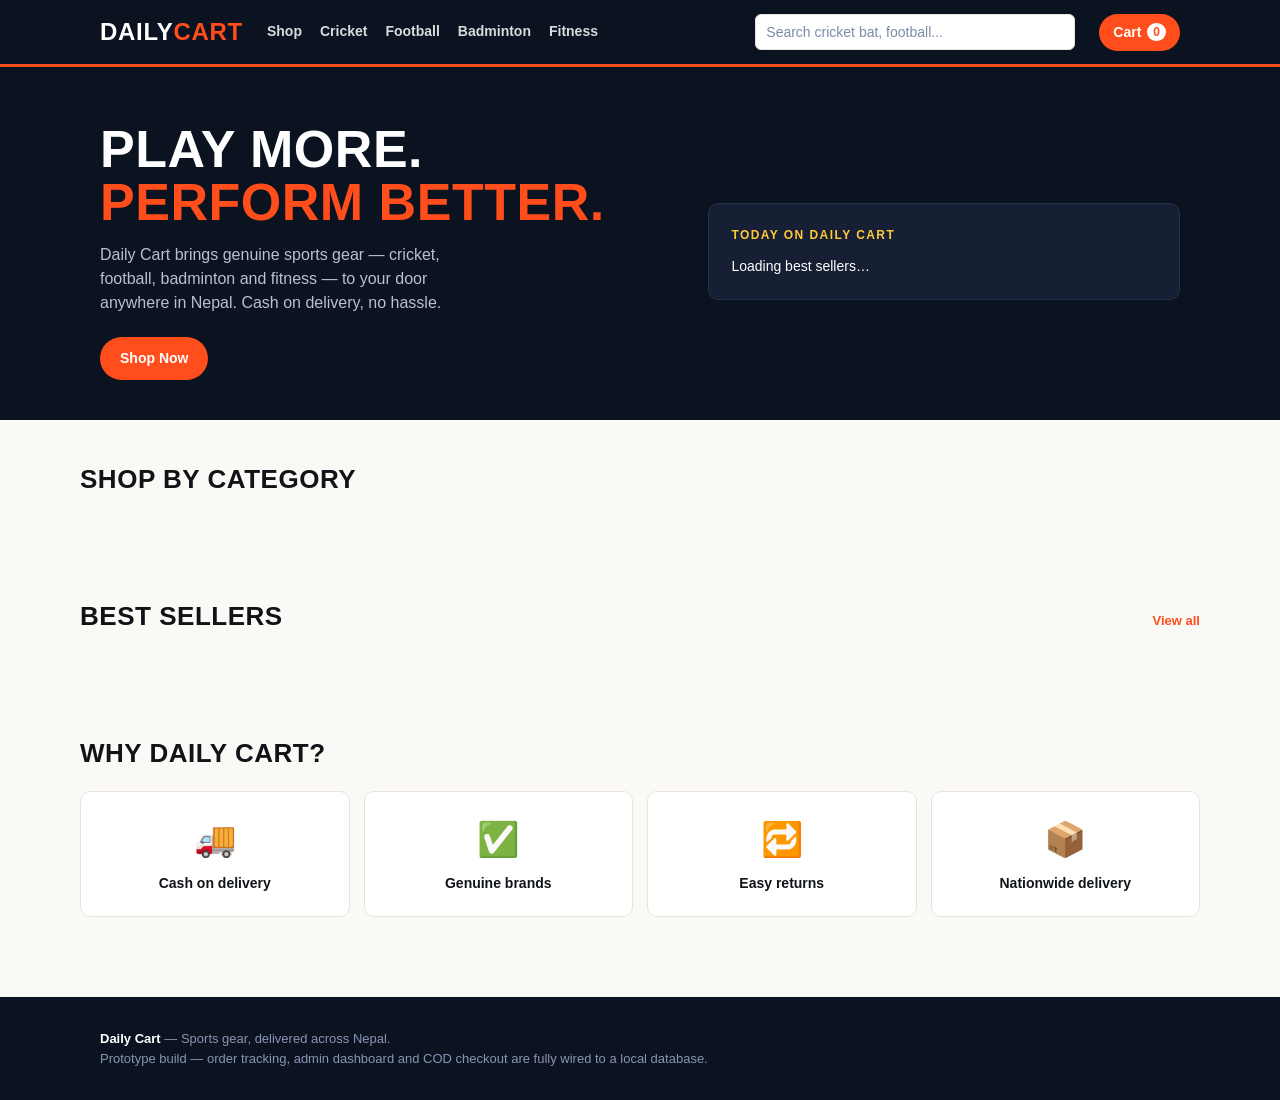
==== static/pages/index.html @ f2430755 "Initial commit" ====
<!DOCTYPE html>
<html lang="en">
<head>
<meta charset="UTF-8" />
<meta name="viewport" content="width=device-width, initial-scale=1.0" />
<title>Daily Cart — Play More. Perform Better.</title>
<link rel="stylesheet" href="/static/css/style.css" />
</head>
<body>

<header class="site-header">
  <div class="wrap">
    <a class="logo" href="/">Daily<span>Cart</span></a>
    <nav class="nav-links">
      <a href="/shop">Shop</a>
      <a href="/shop?category=cricket">Cricket</a>
      <a href="/shop?category=football">Football</a>
      <a href="/shop?category=badminton">Badminton</a>
      <a href="/shop?category=fitness">Fitness</a>
    </nav>
    <div class="search-box">
      <form action="/shop" method="GET"><input type="text" name="q" placeholder="Search cricket bat, football..." /></form>
    </div>
    <a class="cart-link" href="/cart">Cart <span class="badge-count" id="cart-count">0</span></a>
  </div>
</header>

<section class="hero">
  <div class="wrap">
    <div>
      <h1>Play more.<br /><span class="accent">Perform better.</span></h1>
      <p>Daily Cart brings genuine sports gear — cricket, football, badminton and fitness — to your door anywhere in Nepal. Cash on delivery, no hassle.</p>
      <a class="btn btn-primary" href="/shop">Shop Now</a>
    </div>
    <div class="hero-panel">
      <div class="eyebrow">Today on Daily Cart</div>
      <div class="ticker" id="ticker">
        <div class="ticker-row"><span>Loading best sellers…</span></div>
      </div>
    </div>
  </div>
</section>

<section class="section wrap">
  <div class="section-head"><h2>Shop by category</h2></div>
  <div class="cat-grid" id="cat-grid"></div>
</section>

<section class="section wrap">
  <div class="section-head">
    <h2>Best sellers</h2>
    <a href="/shop?sort=popular">View all</a>
  </div>
  <div class="product-grid" id="best-sellers"></div>
</section>

<section class="section wrap">
  <div class="section-head"><h2>Why Daily Cart?</h2></div>
  <div class="cat-grid">
    <div class="cat-card"><div class="icon">🚚</div><div class="name">Cash on delivery</div></div>
    <div class="cat-card"><div class="icon">✅</div><div class="name">Genuine brands</div></div>
    <div class="cat-card"><div class="icon">🔁</div><div class="name">Easy returns</div></div>
    <div class="cat-card"><div class="icon">📦</div><div class="name">Nationwide delivery</div></div>
  </div>
</section>

<footer class="site-footer">
  <div class="wrap">
    <strong>Daily Cart</strong> — Sports gear, delivered across Nepal.<br />
    Prototype build — order tracking, admin dashboard and COD checkout are fully wired to a local database.
  </div>
</footer>

<script src="/static/js/app.js"></script>
<script>
  function productCard(p) {
    const onSale = p.sale_price && p.sale_price < p.price;
    return `
      <div class="product-card">
        <a href="/product?slug=${p.slug}"><div class="product-thumb">${p.icon}</div></a>
        <div class="product-body">
          <div class="product-cat">${p.category_name}</div>
          <a href="/product?slug=${p.slug}"><div class="product-name">${DC.escapeHtml(p.name)}</div></a>
          <div class="product-rating">★ ${p.rating.toFixed(1)}</div>
          <div class="price-row">
            <span class="price">${DC.money(p.sale_price || p.price)}</span>
            ${onSale ? `<span class="price-strike">${DC.money(p.price)}</span>` : ""}
          </div>
          ${p.stock <= p.low_stock_threshold && p.stock > 0 ? `<span class="stock-flag low">Only ${p.stock} left</span>` : ""}
          ${p.stock === 0 ? `<span class="stock-flag low">Out of stock</span>` : ""}
          <button class="btn btn-primary btn-sm" ${p.stock === 0 ? "disabled" : ""} onclick='DC.addToCart(${JSON.stringify(p)}); DC.toast("Added to cart")'>Add to Cart</button>
        </div>
      </div>`;
  }

  (async function init() {
    const [cats, products] = await Promise.all([
      DC.api("/api/categories"),
      DC.api("/api/products?sort=popular"),
    ]);

    document.getElementById("cat-grid").innerHTML = cats.map(c => `
      <a class="cat-card" href="/shop?category=${c.slug}">
        <div class="icon">${c.icon}</div>
        <div class="name">${c.name}</div>
      </a>`).join("");

    document.getElementById("best-sellers").innerHTML = products.slice(0, 8).map(productCard).join("");

    document.getElementById("ticker").innerHTML = products.slice(0, 4).map((p, i) => `
      <div class="ticker-row"><span>${p.icon} ${DC.escapeHtml(p.name)}</span><span class="n">${DC.money(p.sale_price || p.price)}</span></div>
    `).join("");
  })();
</script>
</body>
</html>
---- static/css/style.css ----
/* ---------------------------------------------------------------
   Daily Cart — design tokens
   Display: Bebas Neue (condensed, poster/scoreboard energy)
   Body:    system sans stack (no external font network calls needed)
   Mono:    ui-monospace stack, used for the scoreboard/order-number signature
------------------------------------------------------------------ */
:root {
  --ink: #101418;
  --ink-soft: #4b5563;
  --paper: #faf9f6;
  --paper-raised: #ffffff;
  --line: #e7e4dc;

  --navy: #0b1220;
  --navy-raised: #161f33;

  --whistle: #ff4d1c;      /* primary accent — call-to-action orange-red */
  --whistle-dark: #d63c11;
  --pitch: #1b8a5a;        /* secondary accent — price / success / stock */
  --amber: #ffc93c;        /* scoreboard accent */
  --danger: #d1293d;

  --radius: 10px;
  --radius-sm: 6px;
  --shadow: 0 1px 2px rgba(16,20,24,0.06), 0 8px 24px rgba(16,20,24,0.06);
}

* { box-sizing: border-box; }
html, body { margin: 0; padding: 0; }
body {
  background: var(--paper);
  color: var(--ink);
  font-family: -apple-system, BlinkMacSystemFont, "Segoe UI", Roboto, Helvetica, Arial, sans-serif;
  line-height: 1.5;
}

.display {
  font-family: "Arial Narrow", "Helvetica Neue Condensed", Impact, sans-serif;
  font-weight: 800;
  letter-spacing: 0.02em;
  text-transform: uppercase;
}

a { color: inherit; text-decoration: none; }
img { max-width: 100%; display: block; }
button { font-family: inherit; cursor: pointer; }

.wrap {
  max-width: 1120px;
  margin: 0 auto;
  padding: 0 20px;
}

/* ---------- header ---------- */
.site-header {
  background: var(--navy);
  color: #fff;
  position: sticky;
  top: 0;
  z-index: 40;
  border-bottom: 3px solid var(--whistle);
}
.site-header .wrap {
  display: flex;
  align-items: center;
  gap: 24px;
  height: 64px;
}
.logo {
  font-family: "Arial Narrow", "Helvetica Neue Condensed", Impact, sans-serif;
  font-weight: 800;
  font-size: 24px;
  letter-spacing: 0.03em;
  text-transform: uppercase;
  white-space: nowrap;
}
.logo span { color: var(--whistle); }
.nav-links {
  display: flex;
  gap: 18px;
  flex: 1;
  font-size: 14px;
  font-weight: 600;
}
.nav-links a { opacity: 0.85; padding: 4px 0; border-bottom: 2px solid transparent; }
.nav-links a:hover { opacity: 1; border-color: var(--whistle); }
.search-box {
  flex: 1;
  max-width: 320px;
}
.search-box input {
  width: 100%;
  padding: 8px 12px;
  border-radius: var(--radius-sm);
  border: 1px solid #2a3550;
  background: #0f1729;
  color: #fff;
  font-size: 14px;
}
.search-box input::placeholder { color: #7d8aa8; }
.cart-link {
  display: flex;
  align-items: center;
  gap: 6px;
  font-weight: 700;
  font-size: 14px;
  background: var(--whistle);
  padding: 8px 14px;
  border-radius: 999px;
  white-space: nowrap;
}
.cart-link:hover { background: var(--whistle-dark); }

/* ---------- hero ---------- */
.hero {
  background: var(--navy);
  color: #fff;
  padding: 56px 0 40px;
}
.hero .wrap { display: grid; grid-template-columns: 1.1fr 0.9fr; gap: 32px; align-items: center; }
.hero h1 {
  font-family: "Arial Narrow", "Helvetica Neue Condensed", Impact, sans-serif;
  font-weight: 800;
  text-transform: uppercase;
  font-size: 52px;
  line-height: 1.02;
  letter-spacing: 0.01em;
  margin: 0 0 14px;
}
.hero h1 .accent { color: var(--whistle); }
.hero p { color: #b7c0d6; font-size: 16px; max-width: 44ch; margin: 0 0 22px; }
.hero-panel {
  background: var(--navy-raised);
  border: 1px solid #24304c;
  border-radius: var(--radius);
  padding: 22px;
}
.hero-panel .eyebrow { color: var(--amber); font-size: 12px; font-weight: 700; letter-spacing: 0.12em; text-transform: uppercase; }
.ticker {
  display: flex;
  flex-direction: column;
  gap: 10px;
  margin-top: 12px;
}
.ticker-row { display: flex; justify-content: space-between; font-size: 14px; border-bottom: 1px dashed #2a3550; padding-bottom: 8px; }
.ticker-row:last-child { border-bottom: none; padding-bottom: 0; }
.ticker-row .n { color: var(--amber); font-weight: 700; font-variant-numeric: tabular-nums; }

/* ---------- buttons ---------- */
.btn {
  display: inline-flex;
  align-items: center;
  justify-content: center;
  gap: 8px;
  padding: 11px 20px;
  border-radius: 999px;
  border: none;
  font-weight: 700;
  font-size: 14px;
  transition: transform .05s ease, background .15s ease;
}
.btn:active { transform: scale(0.98); }
.btn-primary { background: var(--whistle); color: #fff; }
.btn-primary:hover { background: var(--whistle-dark); }
.btn-outline { background: transparent; border: 1.5px solid var(--ink); color: var(--ink); }
.btn-outline:hover { background: var(--ink); color: #fff; }
.btn-dark { background: var(--navy); color: #fff; }
.btn-dark:hover { background: var(--navy-raised); }
.btn-block { width: 100%; }
.btn-sm { padding: 7px 14px; font-size: 12px; }
.btn:disabled { opacity: 0.5; cursor: not-allowed; }

/* ---------- sections ---------- */
.section { padding: 40px 0; }
.section-head { display: flex; align-items: baseline; justify-content: space-between; margin-bottom: 18px; }
.section-head h2 {
  font-family: "Arial Narrow", "Helvetica Neue Condensed", Impact, sans-serif;
  font-weight: 800;
  text-transform: uppercase;
  letter-spacing: 0.02em;
  font-size: 26px;
  margin: 0;
}
.section-head a { font-size: 13px; font-weight: 700; color: var(--whistle); }

.cat-grid { display: grid; grid-template-columns: repeat(4, 1fr); gap: 14px; }
.cat-card {
  background: var(--paper-raised);
  border: 1px solid var(--line);
  border-radius: var(--radius);
  padding: 22px 16px;
  text-align: center;
  transition: border-color .15s ease, transform .1s ease;
}
.cat-card:hover { border-color: var(--whistle); transform: translateY(-2px); }
.cat-card .icon { font-size: 34px; margin-bottom: 8px; }
.cat-card .name { font-weight: 700; font-size: 14px; }

/* ---------- product grid / cards ---------- */
.product-grid {
  display: grid;
  grid-template-columns: repeat(auto-fill, minmax(220px, 1fr));
  gap: 16px;
}
.product-card {
  background: var(--paper-raised);
  border: 1px solid var(--line);
  border-radius: var(--radius);
  overflow: hidden;
  box-shadow: var(--shadow);
  display: flex;
  flex-direction: column;
}
.product-thumb {
  background: linear-gradient(155deg, #eef1f6, #f7f5ef);
  height: 140px;
  display: flex;
  align-items: center;
  justify-content: center;
  font-size: 52px;
  border-bottom: 1px solid var(--line);
}
.product-body { padding: 14px; display: flex; flex-direction: column; gap: 6px; flex: 1; }
.product-cat { font-size: 11px; color: var(--ink-soft); text-transform: uppercase; letter-spacing: 0.06em; font-weight: 700; }
.product-name { font-weight: 700; font-size: 15px; line-height: 1.3; min-height: 39px; }
.product-rating { font-size: 12px; color: var(--ink-soft); }
.price-row { display: flex; align-items: baseline; gap: 8px; margin-top: 2px; }
.price { font-weight: 800; font-size: 17px; color: var(--pitch); font-variant-numeric: tabular-nums; }
.price-strike { font-size: 13px; color: var(--ink-soft); text-decoration: line-through; }
.stock-flag { font-size: 11px; font-weight: 700; }
.stock-flag.low { color: var(--danger); }
.product-card .btn { margin-top: 8px; }

/* ---------- filters ---------- */
.shop-layout { display: grid; grid-template-columns: 220px 1fr; gap: 24px; }
.filters { background: var(--paper-raised); border: 1px solid var(--line); border-radius: var(--radius); padding: 16px; height: fit-content; }
.filters h3 { font-size: 13px; text-transform: uppercase; letter-spacing: 0.06em; margin: 0 0 10px; }
.filter-group { margin-bottom: 18px; }
.filter-option { display: flex; align-items: center; gap: 8px; font-size: 14px; padding: 5px 0; cursor: pointer; }
.toolbar { display: flex; justify-content: space-between; align-items: center; margin-bottom: 14px; gap: 12px; flex-wrap: wrap; }
select, input[type=text], input[type=email], input[type=tel], textarea {
  border: 1px solid var(--line);
  border-radius: var(--radius-sm);
  padding: 9px 10px;
  font-size: 14px;
  font-family: inherit;
  background: #fff;
  color: var(--ink);
}
select:focus, input:focus, textarea:focus { outline: 2px solid var(--whistle); outline-offset: 1px; }

/* ---------- product detail ---------- */
.pdp { display: grid; grid-template-columns: 1fr 1fr; gap: 40px; padding: 40px 0; }
.pdp-thumb {
  background: linear-gradient(155deg, #eef1f6, #f7f5ef);
  border-radius: var(--radius);
  border: 1px solid var(--line);
  height: 360px;
  display: flex;
  align-items: center;
  justify-content: center;
  font-size: 120px;
}
.pdp h1 { font-size: 28px; margin: 4px 0 8px; }
.qty-row { display: flex; align-items: center; gap: 10px; margin: 18px 0; }
.qty-box { display: flex; align-items: center; border: 1px solid var(--line); border-radius: 999px; overflow: hidden; }
.qty-box button { background: var(--paper); border: none; width: 34px; height: 34px; font-size: 16px; }
.qty-box input { width: 44px; text-align: center; border: none; font-weight: 700; }
.tabs { border-top: 1px solid var(--line); margin-top: 24px; padding-top: 16px; }
.tabs h4 { font-size: 12px; text-transform: uppercase; letter-spacing: 0.06em; color: var(--ink-soft); margin: 14px 0 4px; }

/* ---------- cart / checkout ---------- */
.cart-table { width: 100%; border-collapse: collapse; }
.cart-table th { text-align: left; font-size: 12px; text-transform: uppercase; letter-spacing: 0.05em; color: var(--ink-soft); padding: 10px 8px; border-bottom: 1px solid var(--line); }
.cart-table td { padding: 14px 8px; border-bottom: 1px solid var(--line); vertical-align: middle; }
.cart-item-name { display: flex; align-items: center; gap: 12px; font-weight: 700; }
.cart-item-name .icon { font-size: 28px; }
.remove-link { color: var(--danger); font-size: 12px; font-weight: 700; }

.summary-card { background: var(--paper-raised); border: 1px solid var(--line); border-radius: var(--radius); padding: 20px; }
.summary-row { display: flex; justify-content: space-between; font-size: 14px; padding: 6px 0; }
.summary-row.total { font-weight: 800; font-size: 18px; border-top: 1px solid var(--line); margin-top: 8px; padding-top: 12px; }

.checkout-layout { display: grid; grid-template-columns: 1.4fr 1fr; gap: 32px; }
.form-grid { display: grid; grid-template-columns: 1fr 1fr; gap: 14px; }
.form-grid .full { grid-column: 1 / -1; }
.form-field label { display: block; font-size: 12px; font-weight: 700; text-transform: uppercase; letter-spacing: 0.04em; color: var(--ink-soft); margin-bottom: 6px; }
.form-field input, .form-field select, .form-field textarea { width: 100%; }
.pay-option { display: flex; align-items: flex-start; gap: 10px; border: 1px solid var(--line); border-radius: var(--radius-sm); padding: 12px; margin-bottom: 8px; }
.pay-option.disabled { opacity: 0.5; }
.pay-option strong { display: block; }
.pay-option small { color: var(--ink-soft); }

/* ---------- scoreboard (signature element: order tracker) ---------- */
.scoreboard {
  background: var(--navy);
  color: #fff;
  border-radius: var(--radius);
  padding: 28px;
  text-align: center;
  border: 1px solid #24304c;
}
.scoreboard .label { color: var(--amber); font-size: 12px; font-weight: 700; letter-spacing: 0.18em; text-transform: uppercase; }
.scoreboard .order-number {
  font-family: ui-monospace, "SFMono-Regular", Menlo, Consolas, monospace;
  font-size: 36px;
  font-weight: 700;
  letter-spacing: 0.05em;
  margin: 8px 0 4px;
  color: var(--amber);
  text-shadow: 0 0 18px rgba(255,201,60,0.35);
}
.scoreboard .total { font-size: 15px; color: #b7c0d6; }
.status-ladder { display: flex; justify-content: space-between; margin-top: 26px; position: relative; }
.status-ladder::before {
  content: "";
  position: absolute;
  top: 9px; left: 0; right: 0;
  height: 2px;
  background: #24304c;
}
.status-step { position: relative; z-index: 1; display: flex; flex-direction: column; align-items: center; gap: 6px; flex: 1; }
.status-step .dot { width: 18px; height: 18px; border-radius: 50%; background: var(--navy-raised); border: 2px solid #24304c; }
.status-step.done .dot { background: var(--amber); border-color: var(--amber); }
.status-step.current .dot { background: var(--whistle); border-color: var(--whistle); box-shadow: 0 0 0 5px rgba(255,77,28,0.25); }
.status-step span.lbl { font-size: 10px; text-transform: uppercase; letter-spacing: 0.04em; color: #8a95b3; max-width: 70px; }
.status-step.done span.lbl, .status-step.current span.lbl { color: #fff; }

/* ---------- admin ---------- */
.admin-shell { display: grid; grid-template-columns: 200px 1fr; min-height: calc(100vh - 64px); }
.admin-side { background: var(--navy); color: #fff; padding: 20px 0; }
.admin-side button {
  display: block; width: 100%; text-align: left; padding: 12px 20px;
  background: none; border: none; color: #b7c0d6; font-weight: 600; font-size: 14px;
}
.admin-side button.active, .admin-side button:hover { background: var(--navy-raised); color: #fff; border-left: 3px solid var(--whistle); }
.admin-main { padding: 28px; }
.stat-cards { display: grid; grid-template-columns: repeat(3, 1fr); gap: 14px; margin-bottom: 24px; }
.stat-card { background: var(--paper-raised); border: 1px solid var(--line); border-radius: var(--radius); padding: 18px; }
.stat-card .num { font-size: 26px; font-weight: 800; }
.stat-card .lbl { font-size: 12px; color: var(--ink-soft); text-transform: uppercase; letter-spacing: 0.05em; }
.data-table { width: 100%; border-collapse: collapse; background: var(--paper-raised); border: 1px solid var(--line); border-radius: var(--radius); overflow: hidden; }
.data-table th { text-align: left; font-size: 11px; text-transform: uppercase; letter-spacing: 0.05em; color: var(--ink-soft); padding: 10px 12px; background: var(--paper); border-bottom: 1px solid var(--line); }
.data-table td { padding: 10px 12px; border-bottom: 1px solid var(--line); font-size: 14px; }
.badge { display: inline-block; padding: 3px 10px; border-radius: 999px; font-size: 11px; font-weight: 700; background: #eef1f6; }
.badge.Delivered { background: #e2f5ea; color: var(--pitch); }
.badge.Pending { background: #fff3e0; color: #b5650a; }
.badge.Cancelled, .badge.Returned { background: #fde8ea; color: var(--danger); }
.login-card { max-width: 340px; margin: 80px auto; background: var(--paper-raised); border: 1px solid var(--line); border-radius: var(--radius); padding: 26px; }

/* ---------- footer ---------- */
.site-footer { background: var(--navy); color: #8a95b3; padding: 32px 0; margin-top: 40px; font-size: 13px; }
.site-footer strong { color: #fff; }

/* ---------- misc ---------- */
.empty-state { text-align: center; padding: 60px 20px; color: var(--ink-soft); }
.toast {
  position: fixed; bottom: 20px; right: 20px; background: var(--ink); color: #fff;
  padding: 12px 18px; border-radius: var(--radius-sm); font-size: 14px; font-weight: 600;
  box-shadow: var(--shadow); opacity: 0; transform: translateY(8px); transition: all .2s ease; z-index: 100;
}
.toast.show { opacity: 1; transform: translateY(0); }
.badge-count { background: #fff; color: var(--whistle); border-radius: 999px; padding: 0 6px; font-size: 12px; }

@media (max-width: 860px) {
  .hero .wrap { grid-template-columns: 1fr; }
  .pdp { grid-template-columns: 1fr; }
  .checkout-layout { grid-template-columns: 1fr; }
  .shop-layout { grid-template-columns: 1fr; }
  .cat-grid { grid-template-columns: repeat(2, 1fr); }
  .admin-shell { grid-template-columns: 1fr; }
  .nav-links { display: none; }
  .stat-cards { grid-template-columns: 1fr; }
}
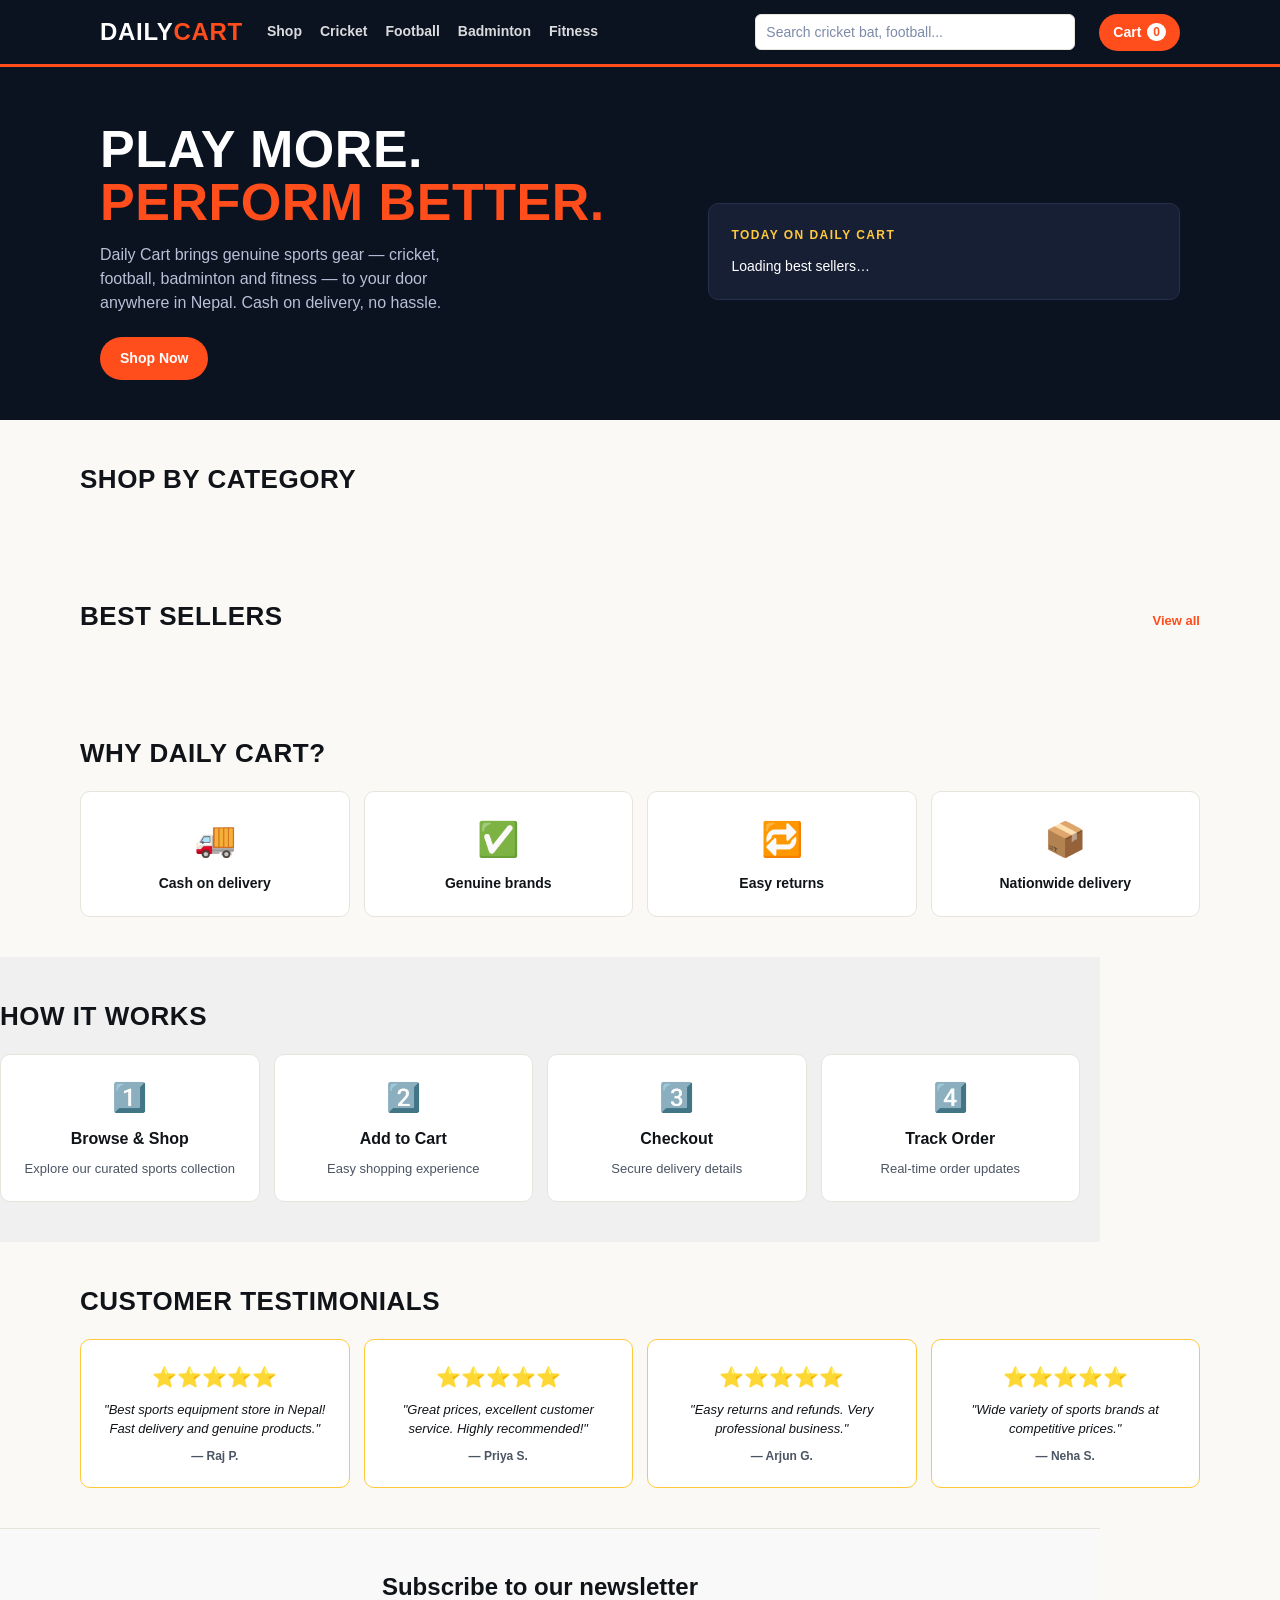
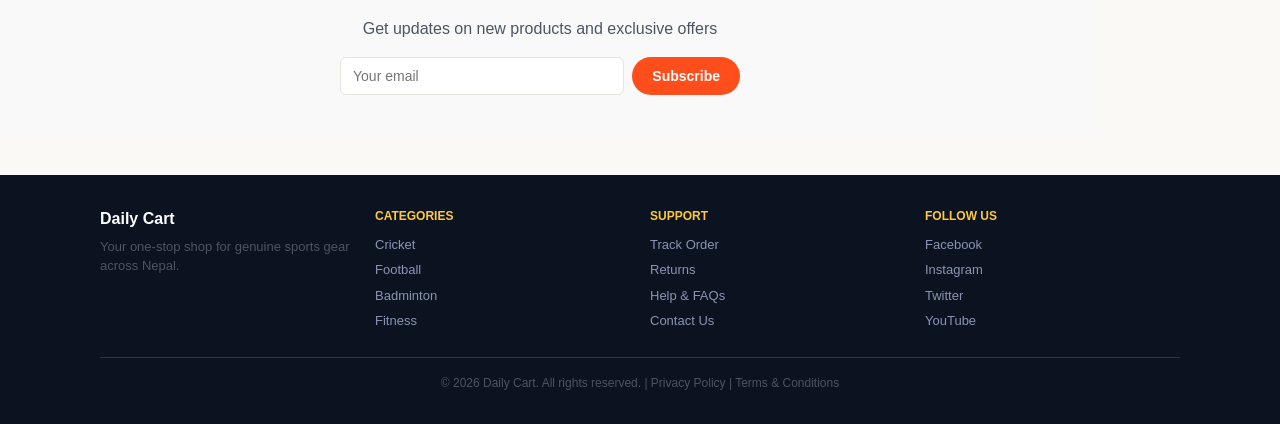
==== commit 6f4ec398: "Complete DailyCart: Add sample data initialization, enhance UI, improve footer, comprehensive docume" ====
--- a/static/pages/index.html
+++ b/static/pages/index.html
@@ -64,10 +64,103 @@
   </div>
 </section>
 
+<section class="section wrap" style="background:#f0f0f0;padding:0;margin:0 -20px">
+  <div style="padding:40px 20px">
+    <div class="section-head" style="margin:0 0 18px"><h2>How it works</h2></div>
+    <div class="cat-grid">
+      <div class="cat-card">
+        <div class="icon" style="font-size:28px">1️⃣</div>
+        <div class="name" style="font-size:16px;font-weight:800">Browse & Shop</div>
+        <p style="font-size:13px;color:var(--ink-soft);margin:8px 0 0">Explore our curated sports collection</p>
+      </div>
+      <div class="cat-card">
+        <div class="icon" style="font-size:28px">2️⃣</div>
+        <div class="name" style="font-size:16px;font-weight:800">Add to Cart</div>
+        <p style="font-size:13px;color:var(--ink-soft);margin:8px 0 0">Easy shopping experience</p>
+      </div>
+      <div class="cat-card">
+        <div class="icon" style="font-size:28px">3️⃣</div>
+        <div class="name" style="font-size:16px;font-weight:800">Checkout</div>
+        <p style="font-size:13px;color:var(--ink-soft);margin:8px 0 0">Secure delivery details</p>
+      </div>
+      <div class="cat-card">
+        <div class="icon" style="font-size:28px">4️⃣</div>
+        <div class="name" style="font-size:16px;font-weight:800">Track Order</div>
+        <p style="font-size:13px;color:var(--ink-soft);margin:8px 0 0">Real-time order updates</p>
+      </div>
+    </div>
+  </div>
+</section>
+
+<section class="section wrap">
+  <div class="section-head"><h2>Customer testimonials</h2></div>
+  <div class="cat-grid">
+    <div class="cat-card" style="border:1px solid var(--amber)">
+      <div style="font-size:20px;margin-bottom:8px">⭐⭐⭐⭐⭐</div>
+      <p style="font-size:13px;margin:0;font-style:italic">"Best sports equipment store in Nepal! Fast delivery and genuine products."</p>
+      <div style="font-size:12px;color:var(--ink-soft);margin-top:8px;font-weight:700">— Raj P.</div>
+    </div>
+    <div class="cat-card" style="border:1px solid var(--amber)">
+      <div style="font-size:20px;margin-bottom:8px">⭐⭐⭐⭐⭐</div>
+      <p style="font-size:13px;margin:0;font-style:italic">"Great prices, excellent customer service. Highly recommended!"</p>
+      <div style="font-size:12px;color:var(--ink-soft);margin-top:8px;font-weight:700">— Priya S.</div>
+    </div>
+    <div class="cat-card" style="border:1px solid var(--amber)">
+      <div style="font-size:20px;margin-bottom:8px">⭐⭐⭐⭐⭐</div>
+      <p style="font-size:13px;margin:0;font-style:italic">"Easy returns and refunds. Very professional business."</p>
+      <div style="font-size:12px;color:var(--ink-soft);margin-top:8px;font-weight:700">— Arjun G.</div>
+    </div>
+    <div class="cat-card" style="border:1px solid var(--amber)">
+      <div style="font-size:20px;margin-bottom:8px">⭐⭐⭐⭐⭐</div>
+      <p style="font-size:13px;margin:0;font-style:italic">"Wide variety of sports brands at competitive prices."</p>
+      <div style="font-size:12px;color:var(--ink-soft);margin-top:8px;font-weight:700">— Neha S.</div>
+    </div>
+  </div>
+</section>
+
+<section class="section wrap" style="background:#f9f9f9;padding:40px 20px;margin:0 -20px;border-top:1px solid var(--line)">
+  <div class="wrap" style="text-align:center">
+    <h2 style="margin:0 0 12px">Subscribe to our newsletter</h2>
+    <p style="color:var(--ink-soft);margin:0 0 16px">Get updates on new products and exclusive offers</p>
+    <div style="display:flex;gap:8px;max-width:400px;margin:0 auto">
+      <input type="email" placeholder="Your email" style="flex:1;padding:10px 12px" />
+      <button class="btn btn-primary">Subscribe</button>
+    </div>
+  </div>
+</section>
+
 <footer class="site-footer">
   <div class="wrap">
-    <strong>Daily Cart</strong> — Sports gear, delivered across Nepal.<br />
-    Prototype build — order tracking, admin dashboard and COD checkout are fully wired to a local database.
+    <div style="display:grid;grid-template-columns:1fr 1fr 1fr 1fr;gap:20px;margin-bottom:20px">
+      <div>
+        <strong style="font-size:16px">Daily Cart</strong>
+        <p style="font-size:13px;color:var(--ink-soft);margin:6px 0 0">Your one-stop shop for genuine sports gear across Nepal.</p>
+      </div>
+      <div>
+        <h4 style="font-size:12px;margin:0 0 10px;color:var(--amber);text-transform:uppercase">Categories</h4>
+        <a href="/shop?category=cricket" style="display:block;font-size:13px;margin:6px 0">Cricket</a>
+        <a href="/shop?category=football" style="display:block;font-size:13px;margin:6px 0">Football</a>
+        <a href="/shop?category=badminton" style="display:block;font-size:13px;margin:6px 0">Badminton</a>
+        <a href="/shop?category=fitness" style="display:block;font-size:13px;margin:6px 0">Fitness</a>
+      </div>
+      <div>
+        <h4 style="font-size:12px;margin:0 0 10px;color:var(--amber);text-transform:uppercase">Support</h4>
+        <a href="#" style="display:block;font-size:13px;margin:6px 0">Track Order</a>
+        <a href="#" style="display:block;font-size:13px;margin:6px 0">Returns</a>
+        <a href="#" style="display:block;font-size:13px;margin:6px 0">Help & FAQs</a>
+        <a href="#" style="display:block;font-size:13px;margin:6px 0">Contact Us</a>
+      </div>
+      <div>
+        <h4 style="font-size:12px;margin:0 0 10px;color:var(--amber);text-transform:uppercase">Follow Us</h4>
+        <a href="#" style="display:block;font-size:13px;margin:6px 0">Facebook</a>
+        <a href="#" style="display:block;font-size:13px;margin:6px 0">Instagram</a>
+        <a href="#" style="display:block;font-size:13px;margin:6px 0">Twitter</a>
+        <a href="#" style="display:block;font-size:13px;margin:6px 0">YouTube</a>
+      </div>
+    </div>
+    <div style="border-top:1px solid #2a3550;padding-top:16px;text-align:center;font-size:12px;color:var(--ink-soft)">
+      © 2026 Daily Cart. All rights reserved. | <a href="#" style="color:var(--ink-soft)">Privacy Policy</a> | <a href="#" style="color:var(--ink-soft)">Terms & Conditions</a>
+    </div>
   </div>
 </footer>
 
--- a/static/css/style.css
+++ b/static/css/style.css
@@ -362,6 +362,74 @@
 .toast.show { opacity: 1; transform: translateY(0); }
 .badge-count { background: #fff; color: var(--whistle); border-radius: 999px; padding: 0 6px; font-size: 12px; }
 
+/* ---------- breadcrumbs ---------- */
+.breadcrumb { display: flex; gap: 8px; font-size: 13px; margin-bottom: 20px; color: var(--ink-soft); }
+.breadcrumb a { color: var(--whistle); }
+.breadcrumb a:hover { text-decoration: underline; }
+.breadcrumb-sep { color: var(--ink-soft); }
+
+/* ---------- modals / dialogs ---------- */
+.modal-overlay {
+  position: fixed;
+  top: 0; left: 0; right: 0; bottom: 0;
+  background: rgba(16, 20, 24, 0.5);
+  display: flex;
+  align-items: center;
+  justify-content: center;
+  z-index: 50;
+  opacity: 0;
+  pointer-events: none;
+  transition: opacity 0.2s ease;
+}
+.modal-overlay.show {
+  opacity: 1;
+  pointer-events: auto;
+}
+.modal-dialog {
+  background: var(--paper-raised);
+  border-radius: var(--radius);
+  max-width: 500px;
+  width: 90%;
+  box-shadow: 0 20px 60px rgba(16, 20, 24, 0.15);
+}
+.modal-header {
+  display: flex;
+  justify-content: space-between;
+  align-items: center;
+  padding: 20px 24px;
+  border-bottom: 1px solid var(--line);
+}
+.modal-header h2 { margin: 0; font-size: 18px; }
+.modal-close { background: none; border: none; font-size: 24px; cursor: pointer; }
+.modal-body { padding: 20px 24px; }
+.modal-footer { display: flex; gap: 10px; justify-content: flex-end; padding: 16px 24px; border-top: 1px solid var(--line); }
+
+/* ---------- loading & states ---------- */
+.spinner {
+  display: inline-block;
+  width: 16px; height: 16px;
+  border: 2px solid #e0e0e0;
+  border-top-color: var(--whistle);
+  border-radius: 50%;
+  animation: spin 0.8s linear infinite;
+}
+@keyframes spin { to { transform: rotate(360deg); } }
+.loading { display: flex; align-items: center; gap: 8px; justify-content: center; padding: 40px 20px; }
+.error-msg { background: #fde8ea; color: var(--danger); border: 1px solid #f5c6d1; border-radius: var(--radius-sm); padding: 12px 14px; font-size: 14px; margin-bottom: 16px; }
+.success-msg { background: #e2f5ea; color: var(--pitch); border: 1px solid #b3e5db; border-radius: var(--radius-sm); padding: 12px 14px; font-size: 14px; margin-bottom: 16px; }
+
+/* ---------- rating widget ---------- */
+.rating { display: flex; gap: 4px; font-size: 14px; }
+.star { color: #d0d0d0; cursor: pointer; }
+.star.active { color: var(--amber); }
+
+/* ---------- responsive helpers ---------- */
+.hide-mobile { display: none; }
+@media (min-width: 861px) {
+  .hide-mobile { display: inline-block; }
+  .hide-desktop { display: none; }
+}
+
 @media (max-width: 860px) {
   .hero .wrap { grid-template-columns: 1fr; }
   .pdp { grid-template-columns: 1fr; }
@@ -371,4 +439,6 @@
   .admin-shell { grid-template-columns: 1fr; }
   .nav-links { display: none; }
   .stat-cards { grid-template-columns: 1fr; }
-}
+  .site-header .wrap { gap: 12px; }
+  .search-box { max-width: none; }
+}
